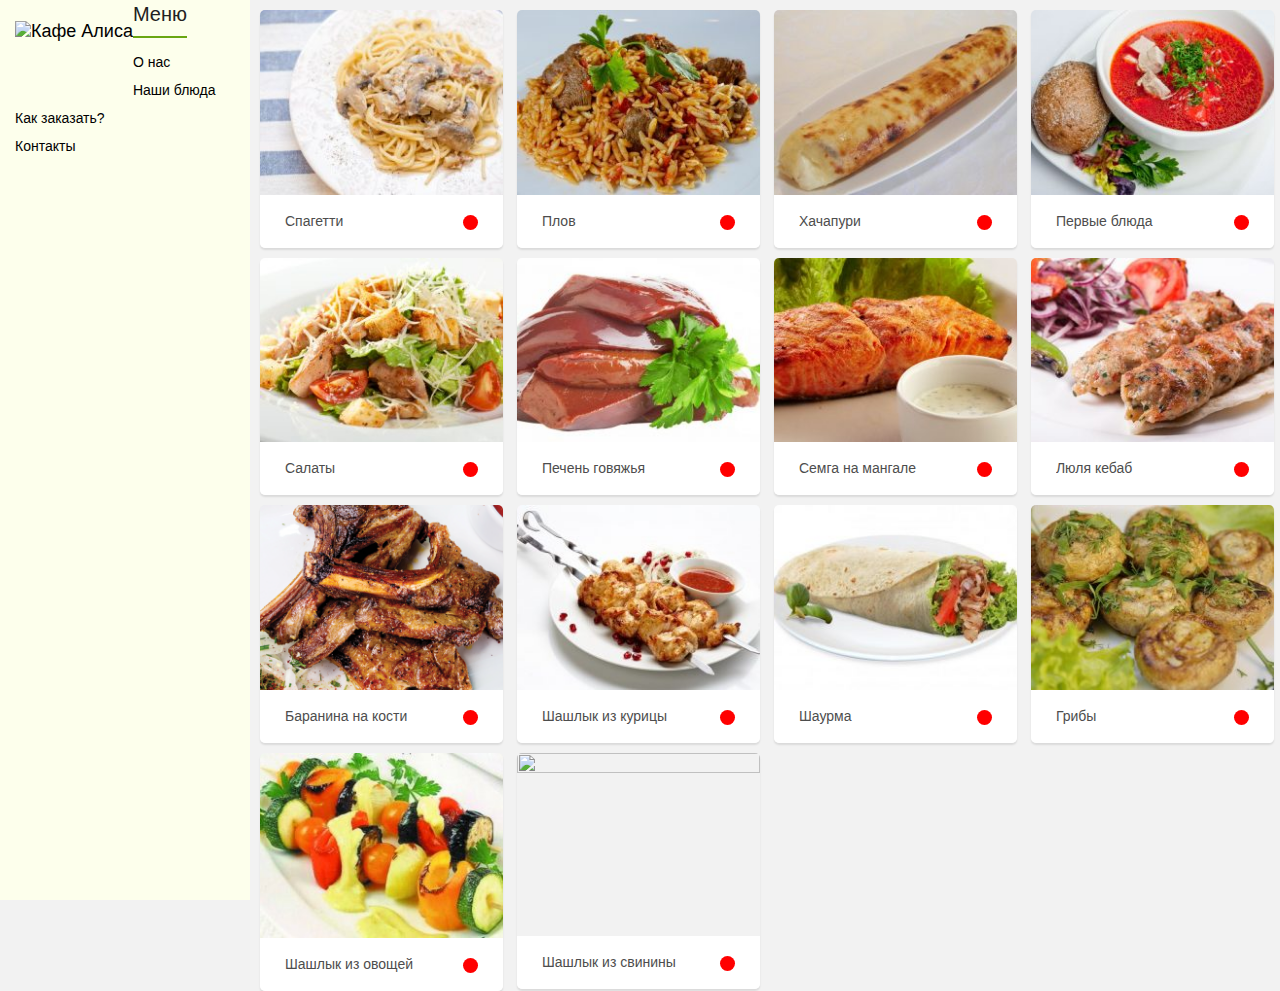
==== index.html @ b4dea4fa "Add files via upload" ====
<!DOCTYPE html>
<!-- saved from url=(0021)http://kafe-alisa.ru/ -->
<html lang="ru-RU" class="no-js">
   <head>
      <meta http-equiv="Content-Type" content="text/html; charset=UTF-8">
      <meta name="viewport" content="width=device-width, initial-scale=1">
      <link rel="profile" href="http://gmpg.org/xfn/11">
      <link rel="pingback" href="http://kafe-alisa.ru/xmlrpc.php">
      <title>Кафе Алиса — Шашлык. Блюда на мангале</title>
      <link rel="dns-prefetch" href="http://fonts.googleapis.com/">
      <link rel="dns-prefetch" href="http://s.w.org/">
      <link rel="alternate" type="application/rss+xml" title="Кафе Алиса » Лента" href="http://kafe-alisa.ru/feed/">
      <link rel="alternate" type="application/rss+xml" title="Кафе Алиса » Лента комментариев" href="http://kafe-alisa.ru/comments/feed/">
      <script async="" src="./tag.js"></script><script type="text/javascript">
         window._wpemojiSettings = {"baseUrl":"https:\/\/s.w.org\/images\/core\/emoji\/11\/72x72\/","ext":".png","svgUrl":"https:\/\/s.w.org\/images\/core\/emoji\/11\/svg\/","svgExt":".svg","source":{"concatemoji":"http:\/\/kafe-alisa.ru\/wp-includes\/js\/wp-emoji-release.min.js?ver=4.9.20"}};
         !function(e,a,t){var n,r,o,i=a.createElement("canvas"),p=i.getContext&&i.getContext("2d");function s(e,t){var a=String.fromCharCode;p.clearRect(0,0,i.width,i.height),p.fillText(a.apply(this,e),0,0);e=i.toDataURL();return p.clearRect(0,0,i.width,i.height),p.fillText(a.apply(this,t),0,0),e===i.toDataURL()}function c(e){var t=a.createElement("script");t.src=e,t.defer=t.type="text/javascript",a.getElementsByTagName("head")[0].appendChild(t)}for(o=Array("flag","emoji"),t.supports={everything:!0,everythingExceptFlag:!0},r=0;r<o.length;r++)t.supports[o[r]]=function(e){if(!p||!p.fillText)return!1;switch(p.textBaseline="top",p.font="600 32px Arial",e){case"flag":return s([55356,56826,55356,56819],[55356,56826,8203,55356,56819])?!1:!s([55356,57332,56128,56423,56128,56418,56128,56421,56128,56430,56128,56423,56128,56447],[55356,57332,8203,56128,56423,8203,56128,56418,8203,56128,56421,8203,56128,56430,8203,56128,56423,8203,56128,56447]);case"emoji":return!s([55358,56760,9792,65039],[55358,56760,8203,9792,65039])}return!1}(o[r]),t.supports.everything=t.supports.everything&&t.supports[o[r]],"flag"!==o[r]&&(t.supports.everythingExceptFlag=t.supports.everythingExceptFlag&&t.supports[o[r]]);t.supports.everythingExceptFlag=t.supports.everythingExceptFlag&&!t.supports.flag,t.DOMReady=!1,t.readyCallback=function(){t.DOMReady=!0},t.supports.everything||(n=function(){t.readyCallback()},a.addEventListener?(a.addEventListener("DOMContentLoaded",n,!1),e.addEventListener("load",n,!1)):(e.attachEvent("onload",n),a.attachEvent("onreadystatechange",function(){"complete"===a.readyState&&t.readyCallback()})),(n=t.source||{}).concatemoji?c(n.concatemoji):n.wpemoji&&n.twemoji&&(c(n.twemoji),c(n.wpemoji)))}(window,document,window._wpemojiSettings);
      </script><script src="./wp-emoji-release.min.js" type="text/javascript" defer=""></script>
      <style type="text/css">
         img.wp-smiley,
         img.emoji {
         display: inline !important;
         border: none !important;
         box-shadow: none !important;
         height: 1em !important;
         width: 1em !important;
         margin: 0 .07em !important;
         vertical-align: -0.1em !important;
         background: none !important;
         padding: 0 !important;
         }
      </style>
      <link rel="stylesheet" id="bootstrap-css" href="./bootstrap.min.css" type="text/css" media="all">
      <link rel="stylesheet" id="foodies-font-roboto-css" href="./css" type="text/css" media="all">
      <link rel="stylesheet" id="foodies-main-style-css" href="./default.css" type="text/css" media="all">
      <link rel="stylesheet" id="foodies-style-css" href="./style.css" type="text/css" media="all">
      <script type="text/javascript" src="./jquery.js"></script>
      <script type="text/javascript" src="./jquery-migrate.min.js"></script>
      <script type="text/javascript" src="./bootstrap.min.js"></script>
      <link rel="https://api.w.org/" href="http://kafe-alisa.ru/wp-json/">
      <link rel="EditURI" type="application/rsd+xml" title="RSD" href="http://kafe-alisa.ru/xmlrpc.php?rsd">
      <link rel="wlwmanifest" type="application/wlwmanifest+xml" href="http://kafe-alisa.ru/wp-includes/wlwmanifest.xml">
      <meta name="generator" content="WordPress 4.9.20">
      <style type="text/css">
         span.category {
         background: #FFFF00;
         }
         span.category {
         background: #008000;
         }
         span.category {
         background: #FF0000;
         }
         body, #menubar,#footer-widget, .panel , .entry-content, .wc-tab, .woocommerce div.product .woocommerce-tabs ul.tabs li.active, 
         .woocommerce-checkout #payment div.payment_box, #page-title,
         .comment-area.form-basic input[type='text'], .comment-area.form-basic input[type='email'], .comment-area.form-basic textarea,
         .form-basic textarea, #menubar.stuck, .slicknav_nav a, .slicknav_nav a:hover > a, .slicknav_nav a:hover, .sf-menu > li ul a
         {
         background-color: #F2F2F2;
         }
         .side-bar-collapse h4, input[type="search"].search-field{
         border-bottom-color: #69A612;
         }
         button, html input[type="button"], input[type="reset"], input[type="submit"]{
         background: #69A612;
         }
         .page-numbers.current, a.page-numbers:hover,
         textarea:focus,
         input:focus,
         select:focus,
         select:hover,
         textarea:hover,
         input:hover,
         button,
         html input[type="button"],
         input[type="reset"],
         input[type="submit"]{
         border-color: #69A612;
         }
         a:hover, a:focus,
         .page-numbers.current, a.page-numbers:hover,
         .widget-area a:hover, .side-bar a:focus{
         color: #69A612;
         }
         a .site-title,
         a .site-description {
         color: #69A612;
         }
      </style>
   </head>
   <body class="home blog wp-custom-logo">
      <div class="foodies-wrapper">
         <div class="side-bar clearfix">
            <div class="navbar">
               <div class="navbar-header">
                  <!-- toggle button start -->
                  <button type="button" class="navbar-toggle collapsed" data-toggle="collapse" data-target=".side-bar-collapse">
                  <span class="icon-bar"></span>
                  <span class="icon-bar"></span>
                  <span class="icon-bar"></span>
                  </button>
                  <!-- toggle button end -->
                  <!-- Logo start -->
                  <div class="navbar-brand" href="">
                     <div class="logo">
                        <a href="http://kafe-alisa.ru/">
                        </a><a href="http://kafe-alisa.ru/" class="custom-logo-link" rel="home" itemprop="url"><img width="550" height="260" src="./cropped-logo2-1.png" class="custom-logo" alt="Кафе Алиса" itemprop="logo" srcset="http://kafe-alisa.ru/wp-content/uploads/2018/02/cropped-logo2-1.png 550w, http://kafe-alisa.ru/wp-content/uploads/2018/02/cropped-logo2-1-300x142.png 300w" sizes="(max-width: 550px) 100vw, 550px"></a>						
                     </div>
                  </div>
                  <!-- Logo end -->
               </div>
               <!-- Menu start -->
               <div class="side-bar-collapse collapse">
                  <!-- All cuisines-modal start-->
                  <h4>Меню</h4>
                  <ul id="menu-%d0%bc%d0%b5%d0%bd%d1%8e" class="menu">
                     <li id="menu-item-25" class="menu-item menu-item-type-post_type menu-item-object-page menu-item-25"><a href="http://kafe-alisa.ru/o-nas/">О нас</a></li>
                     <li id="menu-item-113" class="menu-item menu-item-type-custom menu-item-object-custom current-menu-item current_page_item menu-item-home menu-item-113 active "><a href="http://kafe-alisa.ru/">Наши блюда</a></li>
                     <li id="menu-item-27" class="menu-item menu-item-type-post_type menu-item-object-page menu-item-27"><a href="http://kafe-alisa.ru/kak-zakazat/">Как заказать?</a></li>
                     <li id="menu-item-28" class="menu-item menu-item-type-post_type menu-item-object-page menu-item-28"><a href="http://kafe-alisa.ru/contacts/">Контакты</a></li>
                  </ul>
                  <!-- All cuisines-modal end -->
                  <div class="link">
                     Powered by <br><a target="_blank" href="https://indigothemes.com/products/foodies-wordpress-theme/">Foodies WordPress Theme</a>
                  </div>
               </div>
            </div>
            <!-- Menu end -->
         </div>
         <main class="foodiesList grid foodies-content" id="main_section">
            <div data-id="191" class="foodies-item foodies-items foodies ">
               <a href="http://kafe-alisa.ru/%d1%81%d0%bf%d0%b0%d0%b3%d0%b5%d1%82%d1%82%d0%b8/">
               <img width="250" height="190" src="./spagetti-s-gribami-v-slivochnom-souse-1-250x190.jpg" class="attachment-foodies-blog-thumbnail size-foodies-blog-thumbnail wp-post-image" alt="">                </a>
               <div class="inner bg1">
                  <a data-toggle="modal" href="http://kafe-alisa.ru/%d1%81%d0%bf%d0%b0%d0%b3%d0%b5%d1%82%d1%82%d0%b8/" class="title">Спагетти</a>
                  <div class="colors">
                     <span class="category Uncategorized"></span>
                  </div>
               </div>
            </div>
            <div data-id="184" class="foodies-item foodies-items foodies ">
               <a href="http://kafe-alisa.ru/%d0%bf%d0%bb%d0%be%d0%b2/">
               <img width="250" height="190" src="./40eea965efdcfb7f2cf48e2873e29681_XL-250x190.jpg" class="attachment-foodies-blog-thumbnail size-foodies-blog-thumbnail wp-post-image" alt="">                </a>
               <div class="inner bg2">
                  <a data-toggle="modal" href="http://kafe-alisa.ru/%d0%bf%d0%bb%d0%be%d0%b2/" class="title">Плов</a>
                  <div class="colors">
                     <span class="category Uncategorized"></span>
                  </div>
               </div>
            </div>
            <div data-id="139" class="foodies-item foodies-items foodies ">
               <a href="http://kafe-alisa.ru/%d1%85%d0%b0%d1%87%d0%b0%d0%bf%d1%83%d1%80%d0%b8/">
               <img width="250" height="190" src="./khachapuri20na20mangale1-250x190.jpg" class="attachment-foodies-blog-thumbnail size-foodies-blog-thumbnail wp-post-image" alt="">                </a>
               <div class="inner bg1">
                  <a data-toggle="modal" href="http://kafe-alisa.ru/%d1%85%d0%b0%d1%87%d0%b0%d0%bf%d1%83%d1%80%d0%b8/" class="title">Хачапури</a>
                  <div class="colors">
                     <span class="category Uncategorized"></span>
                  </div>
               </div>
            </div>
            <div data-id="68" class="foodies-item foodies-items foodies ">
               <a href="http://kafe-alisa.ru/first/">
               <img width="250" height="190" src="./borch-250x190.jpg" class="attachment-foodies-blog-thumbnail size-foodies-blog-thumbnail wp-post-image" alt="">                </a>
               <div class="inner bg2">
                  <a data-toggle="modal" href="http://kafe-alisa.ru/first/" class="title">Первые блюда</a>
                  <div class="colors">
                     <span class="category Uncategorized"></span>
                  </div>
               </div>
            </div>
            <div data-id="65" class="foodies-item foodies-items foodies ">
               <a href="http://kafe-alisa.ru/salat/">
               <img width="250" height="190" src="./cesar-250x190.jpg" class="attachment-foodies-blog-thumbnail size-foodies-blog-thumbnail wp-post-image" alt="">                </a>
               <div class="inner bg1">
                  <a data-toggle="modal" href="http://kafe-alisa.ru/salat/" class="title">Салаты</a>
                  <div class="colors">
                     <span class="category Uncategorized"></span>
                  </div>
               </div>
            </div>
            <div data-id="62" class="foodies-item foodies-items foodies ">
               <a href="http://kafe-alisa.ru/pechen/">
               <img width="250" height="190" src="./pechen-250x190.jpg" class="attachment-foodies-blog-thumbnail size-foodies-blog-thumbnail wp-post-image" alt="">                </a>
               <div class="inner bg2">
                  <a data-toggle="modal" href="http://kafe-alisa.ru/pechen/" class="title">Печень говяжья</a>
                  <div class="colors">
                     <span class="category Uncategorized"></span>
                  </div>
               </div>
            </div>
            <div data-id="59" class="foodies-item foodies-items foodies ">
               <a href="http://kafe-alisa.ru/semga/">
               <img width="250" height="190" src="./semg-250x190.jpg" class="attachment-foodies-blog-thumbnail size-foodies-blog-thumbnail wp-post-image" alt="">                </a>
               <div class="inner bg1">
                  <a data-toggle="modal" href="http://kafe-alisa.ru/semga/" class="title">Семга на мангале</a>
                  <div class="colors">
                     <span class="category Uncategorized"></span>
                  </div>
               </div>
            </div>
            <div data-id="56" class="foodies-item foodies-items foodies ">
               <a href="http://kafe-alisa.ru/lulakebab/">
               <img width="250" height="190" src="./lula-250x190.jpg" class="attachment-foodies-blog-thumbnail size-foodies-blog-thumbnail wp-post-image" alt="">                </a>
               <div class="inner bg2">
                  <a data-toggle="modal" href="http://kafe-alisa.ru/lulakebab/" class="title">Люля кебаб</a>
                  <div class="colors">
                     <span class="category Uncategorized"></span>
                  </div>
               </div>
            </div>
            <div data-id="53" class="foodies-item foodies-items foodies ">
               <a href="http://kafe-alisa.ru/baranina-na-kosti/">
               <img width="250" height="190" src="./Baranina-250x190.png" class="attachment-foodies-blog-thumbnail size-foodies-blog-thumbnail wp-post-image" alt="">                </a>
               <div class="inner bg1">
                  <a data-toggle="modal" href="http://kafe-alisa.ru/baranina-na-kosti/" class="title">Баранина на кости</a>
                  <div class="colors">
                     <span class="category Uncategorized"></span>
                  </div>
               </div>
            </div>
            <div data-id="50" class="foodies-item foodies-items foodies ">
               <a href="http://kafe-alisa.ru/shashlik-kuritsa/">
               <img width="250" height="190" src="./s1200-250x190.jpg" class="attachment-foodies-blog-thumbnail size-foodies-blog-thumbnail wp-post-image" alt="">                </a>
               <div class="inner bg2">
                  <a data-toggle="modal" href="http://kafe-alisa.ru/shashlik-kuritsa/" class="title">Шашлык из курицы</a>
                  <div class="colors">
                     <span class="category Uncategorized"></span>
                  </div>
               </div>
            </div>
            <div data-id="47" class="foodies-item foodies-items foodies ">
               <a href="http://kafe-alisa.ru/shaurma/">
               <img width="250" height="190" src="./shau-250x190.jpg" class="attachment-foodies-blog-thumbnail size-foodies-blog-thumbnail wp-post-image" alt="">                </a>
               <div class="inner bg1">
                  <a data-toggle="modal" href="http://kafe-alisa.ru/shaurma/" class="title">Шаурма</a>
                  <div class="colors">
                     <span class="category Uncategorized"></span>
                  </div>
               </div>
            </div>
            <div data-id="44" class="foodies-item foodies-items foodies ">
               <a href="http://kafe-alisa.ru/gribi/">
               <img width="250" height="190" src="./431239-250x190.jpg" class="attachment-foodies-blog-thumbnail size-foodies-blog-thumbnail wp-post-image" alt="">                </a>
               <div class="inner bg2">
                  <a data-toggle="modal" href="http://kafe-alisa.ru/gribi/" class="title">Грибы</a>
                  <div class="colors">
                     <span class="category Uncategorized"></span>
                  </div>
               </div>
            </div>
            <div data-id="40" class="foodies-item foodies-items foodies ">
               <a href="http://kafe-alisa.ru/shahlik-ovochi/">
               <img width="250" height="190" src="./thumb_480_340image590024-250x190.jpg" class="attachment-foodies-blog-thumbnail size-foodies-blog-thumbnail wp-post-image" alt="">                </a>
               <div class="inner bg1">
                  <a data-toggle="modal" href="http://kafe-alisa.ru/shahlik-ovochi/" class="title">Шашлык из овощей</a>
                  <div class="colors">
                     <span class="category Uncategorized"></span>
                  </div>
               </div>
            </div>
            <div data-id="1" class="foodies-item foodies-items foodies ">
               <a href="http://kafe-alisa.ru/shachlik-svinina/">
               <img width="250" height="188" src="./fonstola.ru-197660.jpg" class="attachment-foodies-blog-thumbnail size-foodies-blog-thumbnail wp-post-image" alt="" srcset="http://kafe-alisa.ru/wp-content/uploads/2018/02/fonstola.ru-197660.jpg 1400w, http://kafe-alisa.ru/wp-content/uploads/2018/02/fonstola.ru-197660-300x225.jpg 300w, http://kafe-alisa.ru/wp-content/uploads/2018/02/fonstola.ru-197660-768x576.jpg 768w, http://kafe-alisa.ru/wp-content/uploads/2018/02/fonstola.ru-197660-1024x768.jpg 1024w" sizes="(max-width: 250px) 100vw, 250px">                </a>
               <div class="inner bg2">
                  <a data-toggle="modal" href="http://kafe-alisa.ru/shachlik-svinina/" class="title">Шашлык из свинины</a>
                  <div class="colors">
                     <span class="category Uncategorized"></span>
                  </div>
               </div>
            </div>
         </main>
      </div>
      <script type="text/javascript" src="./wp-embed.min.js"></script>
      <!-- Yandex.Metrika counter -->
      <script type="text/javascript">
         (function(m,e,t,r,i,k,a){m[i]=m[i]||function(){(m[i].a=m[i].a||[]).push(arguments)};
         m[i].l=1*new Date();k=e.createElement(t),a=e.getElementsByTagName(t)[0],k.async=1,k.src=r,a.parentNode.insertBefore(k,a)})
         (window, document, "script", "https://mc.yandex.ru/metrika/tag.js", "ym");
         
         ym(56953978, "init", {
              clickmap:true,
              trackLinks:true,
              accurateTrackBounce:true
         });
      </script>
      <noscript>
         <div><img src="https://mc.yandex.ru/watch/56953978" style="position:absolute; left:-9999px;" alt="" /></div>
      </noscript>
      <!-- /Yandex.Metrika counter -->
   </body>
</html>
---- default.css ----
body {margin: 0;padding: 0;font-size: 14px;line-height: 25px;color: #262930;background: #F2F2F2;height: 100%;font-family: 'Roboto';}
a,a:hover,a:focus {color: #000;outline: 0;text-decoration: none;-webkit-transition: all 0.3s ease-in-out 0s;-moz-transition: all 0.3s ease-in-out 0s;-ms-transition: all 0.3s ease-in-out 0s;-o-transition: all 0.3s ease-in-out 0s;transition: all 0.3s ease-in-out 0s;}
a:hover,a:focus{color:#128900;}
button {background: transparent;border: 0;outline: 0;}
img.custom-logo {width: 80%;}
.foodies-content {padding-left: 0;margin-left: 0;width: 100%;height: auto;}
.foodies-wrapper {padding-left: 250px;}
.side-bar {width: 250px;margin-left: -280px;left: 280px;color: #262930;position: fixed;height: 100%;z-index: 1050;padding: 0 15px;background: #FDFFEC;    overflow-y: auto;font-weight: 400;font-size: 14px;line-height: 25px;}
/*side-bar nav start*/
ul.menu {margin-bottom: 40px;padding-left: 0;margin-top: 10px;}
ul.sub-menu {padding-left: 0;}
.widget ul li,ul.menu li {list-style-type: none;}
.dropdown-menu{top: 95%;}
.modal-content{border: 0;}
.modal-content {-webkit-box-shadow: none;box-shadow:none;}/*karan*/
.tab-menu-area .navbar-header {display: none;}        
.side-bar .navbar {position: static;border: 0;margin: 0;}
.side-bar .navbar-brand {height: auto;padding: 0;}
.side-bar .side-bar-collapse {padding: 0;}
/*side-bar nav start end*/
.logo {overflow: hidden;margin: 20px 0;text-align: center;margin-bottom: 40px;}
.btn-black {background: #128900;border-radius: 2px;padding: 5px 20px;width: 100%;text-align: left;color: rgba(255, 255, 255, 0.8);}
.side-bar .btn-black {margin: 5px 0;}
.side-bar button .selected-option {float: left;}
.side-bar button span {float: right;}
.side-bar button img {width: 15px;opacity: 0.5;}
.side-bar .link {text-align: center;margin: 15px 0;cursor: pointer;font-size: 12px;line-height: 18px;}
.link a {color: #128900;}
.side-bar .dropdown-menu {right: 0;margin: 0;border: 0;box-shadow: none;border-radius: 2px;background: #128900;color: #262930;}
.side-bar .dropdown-menu > li > a {background: transparent;color: rgba(255, 255, 255, 0.7);}
.side-bar .dropdown-menu > li > a:hover,.side-bar .dropdown-menu > li > a:focus {color: #fff;}
.modal-backdrop.in {opacity: 0;filter: inherit;}
.modal-backdrop {position: relative;}
.modal {display: none;overflow: hidden;position: absolute;top: 0;right: 0;bottom: 0;left: 0;background-color: rgba(133, 134, 128, 0.7);}
.side-bar-collapse .modal-dialog {width: 100%;height: 80%;}
.side-bar-collapse .modal-content {position: relative;background-color: #128900;border: 0;border-radius: 0;outline: 0;box-shadow: none;height: 100vh;}
.side-bar .modal-header {border: 0;padding-top: 0;}
.side-bar .modal-body{padding-top: 0;}
.side-bar .close {opacity: 0.5;}
#all-cuisines .close img {width: 15px;}
#all-cuisines .cuisines-sorting {padding: 0 18px 0 35px;}
#all-cuisines .cuisines-sorting li {padding: 0 0 20px;}
#all-cuisines .cuisines-sorting li a {display: block;color: rgba(255, 255, 255, 0.7);}
#all-cuisines .cuisines-sorting li:nth-child(1) {padding-left: 40px;color: rgba(255, 255, 255, 0.7);}
#all-cuisines .cuisines-sorting li a.active, #all-cuisines .cuisines-sorting li a:hover {color:rgba(255,255,255,1);}
.side-bar button:hover img{opacity: 1;}
.btn-black:hover{color:#fff;}
#all-cuisines .cuisines-sorting img {width: 20px;margin-right: 20px;}
.shuffle-item {padding: 0;}
div.foodies-item{margin: 0;padding: 0;border: 0;outline: 0;vertical-align: top;margin: 10px 0 0 10px;border-radius: 5px;overflow: hidden;box-shadow: 0px 2px 2px 0px rgba(0,0,0,0.1);}
.foodies-item {position: relative;}
.foodies-item img {width: 100%;height: auto;transition: all 1s ease-in-out;}
.foodies-item:hover img {transform: scale(2);}
.foodies-items .inner {font-size: 14px; padding: 14px 25px;overflow: hidden;}
.foodies-items .bg1 {background: #fff;position: inherit;}
.foodies-items .bg2 {background: #fff;position: inherit;}
.foodies-items .inner .title {float: left;width: 80%;overflow: hidden;white-space: nowrap;text-overflow: ellipsis;}
.foodies-items .inner .icon {float: right;}
.foodies-items .inner .icon img {width: 15px;margin-left: 5px;}
.inner-wrap {width: 100%;background: #1D2025;position: relative;text-align: center;z-index: 1;}
.inner-wrap .inner-content {font-family: 'DroidSerif';float: inherit;margin: 0 auto;padding: 50px 0;}
.inner-content .close-btn {position: absolute;right: 30px;}
.inner-content .close-btn .close {opacity: 1;}
.inner-content .close-btn img {width: 20px;}
.inner-content .content-icon img {width: 40px;margin: 0 5px;display: inline;}
.inner-content .content-title {font-size: 45px;line-height: 90px;}
.inner-content .content-subtitle {font-size: 16px;color: rgba(255, 255, 255, 0.5);}
.content-details {padding-top: 22px;clear: both;font-size: 16px;color: rgba(255, 255, 255, 0.75);}
.content-details .row {margin: 0;padding: 14px 30px;}
.content-label {float: left;}
.content-description {text-align: right;}
.content-description .link {float: right;padding-left: 5px;}
#about .modal-header{padding-bottom: 13px;}
#about .about-title{clear: both;color: #fff;}
#about a {color: rgba(65,131,215,0.5);}
#about .credits{padding-top: 60px;}
#about .credits .credits-title{color: #fff;}
#about .credits a {color: rgba(65,131,215,0.75);}
#about .credits p{margin: 0;color: rgba(255, 255, 255, 0.75);}
.info {background: none repeat scroll 0 0 #222;display: none;float: left;width: 100%;}
#top.masthead, .m, section {position: relative;}
.foodies{width: 23.6%;;display: inline-block;}
.inner a{
    color: #4d4d4d;
}
h2.widget-title{
    font-size: 16px;
}

.h1, .h2, .h3, .h4, .h5, .h6, .h7, h1, h2, h3, h4, h5, h6, h7{color: #212121;line-height: 1.4;}
p, li, ul{color: #777777;line-height: 2;}
.widget-area a{color: #000;}
.widget-area a:hover, .side-bar a:focus{ color: #128900}
.widget-area ul{padding: 0;}
input[type="search"].search-field {
    border: 1px solid #128900;
    outline: 0;
    width: 100%;
    padding: 2px 40px 2px 5px;
    border-radius: 2px;
    background: url('../images/search.svg') no-repeat center right 18px transparent;
    background-size: 15px;
    z-index: 1;
    border-top-color: transparent;
    border-right-color: transparent;
    border-left-color: transparent;
}
.foodies-section input[type="search"].search-field{
    width: 30%;
}
.side-bar-collapse h4 {
    background: none;
    border-bottom: 2px solid #128900;
    display: table-cell;
    padding-bottom: 8px;
}
.search h3{margin-top: 0;padding-top: 15px;margin-left: 10%;}
.side-bar ::-webkit-input-placeholder {
    visibility: hidden;
    background: transparent;
}
.side-bar :-moz-placeholder {
   visibility: hidden;
   background: transparent;
}
.side-bar ::-moz-placeholder {
   visibility: hidden;
   background: transparent;
}
.side-bar :-ms-input-placeholder {
   visibility: hidden;
   background: transparent;
}
input[type="submit"].search-submit{
    position: absolute;
    right: 0;
    top: 0;
    opacity: 0;
    width: 40px;
}
input[type="submit"].search-submit:hover{
    opacity: 0;
}
input:-webkit-autofill {
    -webkit-box-shadow: 0 0 0px 1000px white inset;
}
.foodies-section input[type="submit"].search-submit{
    right: 36%;
    bottom: 10%;
}
button, html input[type="button"], input[type="reset"], input[type="submit"] {
    background: #128900;
    border-radius: 2px;
    padding: 5px 20px;
    width: auto;
    text-align: left;
    color: rgba(255, 255, 255, 0.8);
    border: 1px solid #128900;
    transition: all 0.5s;
}
button:hover , html input[type="button"]:hover, input[type="reset"]:hover, input[type="submit"]:hover{
    opacity: 0.7;
}
.foodies:hover.foodies::after{background: rgba(29, 32, 37, 0.0);}
.open.foodies::after{background: rgba(29, 32, 37, 0.0);}
textarea, input, select{
    border: 1px solid #A7A7A7;
    outline: 0;
    width: 100%;
    border-radius: 2px;
    background: transparent;
    padding: 5px 10px;
    resize: none;
}
.search-form label{
    display: inline;
    margin-right: 10px;
}
.search .modal-footer, .error404 .modal-footer{
    border: none;
}
input[type="search"]{
    width: 30%;
    padding: 2px 40px 2px 5px;
}
textarea:focus, input:focus, select:focus, select:hover,textarea:hover, input:hover{
    border: 1px solid #128900;

    outline: 0;
}
span.category {
    width: 15px;
    height: 15px;
    border-radius: 50%;
    display: inline-block;
    vertical-align: middle;
}

.colors{ text-align: right; }
.modal-dialog.menu-dialog, #about .modal-dialog{
    padding-top: 0;
}
div#all-cuisines, div#about{
    padding-right: 0 !important;
}
p.comment-form-author, p.comment-form-email, p.comment-form-url {width: 32.2%;display: inline-block;margin-right: 10px;}
p.comment-form-url {margin-right: 0px;}
/*Foddies Popup styling*/
.modal-header{border-bottom-width: 0px;}
body{
	font-family: 'Roboto', sans-serif;
	font-weight: 400;
	line-height: 25px;
    font-size: 14px;
}
h2.recipeTitle{
    font-weight: normal;
    color: #676767;
    font-size: 24px;
}
.authorName{
    font-size: 14px;
    font-weight: 300;
}
.printIcon i{color:#128900;}
.likeNRate {
    padding: 15px;
    padding-left: 5px;
}
span.btn.btn-success {
    padding: 3px 20px 3px 20px;
    color: #fff !important;
    font-size: 14px;
}
.recipeCategory img {
    max-width: 15px;
    max-height: 15px;
    display: inline-block;
    margin-right: 5px;
}
.recipeCategory h6{
	display: inline-block;
	font-weight: 600;
	font-size: 13px;
}
h4{
    font-size: 20px;
}
h3.headings{
	font-weight: 600;
	font-size: 20px;
	color:#128900;
    margin-bottom: 30px;

}
.recipeCategory{
	margin-bottom: 10px;
}
.recipeDescription {
    margin-bottom: 25px;
}
.recipeInstruction h4, .recipeInstruction p, .recipeInstruction img{margin-bottom: 20px;}
.modal-dialog{padding: 50px 0;margin: 0 auto;}
.foodiesList p{color:#777777;}
input[type='radio'],
input[type='checkbox'] {
    /* Hide the input, but have it still be clickable */
    opacity: 0;
    float: left;
    width: 18px;
}

input[type='radio'] + label,
input[type='checkbox'] + label {
    margin: 0;
    clear: none;

    /* Left padding makes room for image */
    padding: 5px 0 2px 24px;

    /* Make look clickable because they are */
    cursor: pointer;

    background: url(../images/unchecked.png) left center no-repeat;
    background-size: 6%;
}
label{display: block;}
/*
    Change from unchecked to checked graphic
*/
input[type='radio']:checked + label {
    background-image: url(../images/radio.png);
}
input[type='checkbox']:checked + label {
    background-image: url(../images/checked.png);
}
ul.recipeNotes{padding-left: 10px;margin-bottom: 30px;}
ul.recipeNotes li{
    list-style-type: none;
    background: url(../images/notes.png) left center no-repeat;
    background-size: 2.5%;
    padding-left: 25px;
}
.comment-author.vcard img {border-radius: 100px;margin-right: 10px;}
.comment-list {list-style-type: none;padding: 0;}
.children {list-style-type: none;}
.comment-metadata {font-size: 12px;padding: 10px 0px;}
.pagination {width: 100%;text-align: center;}
.page-numbers {padding: 5px 10px;font-size: 16px;font-weight: bold;border:1px solid transparent }
.page-numbers.current, a.page-numbers:hover{border: 1px solid #128900;border-radius: 2px;color: #128900;}
ul.recipeNotes li span{margin-right: 5px;}
a#inifiniteLoader{
    position: fixed;  
    z-index: 2;  
    bottom: 15px;   
    right: 10px; 
    display:none;
}
.loader {
	background: url("../images/preloader.gif") repeat scroll 0 0 / 64px 64px rgba(0, 0, 0, 0); width:64px; height: 64px; position: fixed; bottom: 0;left: 50%; z-index: 999;
}
.modal-dialog {
    width: 80%;
}
@media (min-width: 992px) {
    .collapse {
    display: inherit;
}
}
@media (max-width: 991px) {
.logo {margin:20px 0;}
.logo img{width: auto;max-height: 40px;}
.foodies-wrapper{padding-left:0;}
.side-bar {width: 100%;margin: 0 0 1px;left: 0;position: inherit;border-bottom: 1px solid #e0e0e0;}
.side-bar .dropdown-menu {position: relative;width: 100%;}
.side-bar #about{padding: 0;}
.side-bar .modal-dialog {margin: 30px 0 0;}
/*side-bar nav start*/
.side-bar .close {opacity: 1;margin-right: 15px;}
.side-bar .navbar-header {float: none;display: block;position: relative;}
.side-bar .navbar-toggle {border: 0;position: absolute;right: 0;top: 50%;margin: -15px 0 0;}
.side-bar .navbar .navbar-toggle span {float: none;background: #128900;}
.side-bar .navbar-collapse {border: 0;box-shadow: none;}
.side-bar .modal {position: fixed;}
.side-bar .link {position: static;padding: 15px 0px;width: 100%;}
/*side-bar nav start end*/
.inner-content .content-icon img {width: 30px;}
.foodies{width: 33.33%;display: inline-block;}
}
@media (max-width: 1024px){
    .foodies{width: 31.3%;display: inline-block;}
}
@media (min-width: 768px) and (max-width: 991px) {
/*Side-bar nav start*/
.side-bar .navbar-collapse.collapse {display: none !important;}
.side-bar .navbar-collapse.collapse.in {display: block !important;}
.side-bar .navbar-header .collapse,.side-bar .navbar-toggle {display: block !important;}
/*Side-bar nav end*/
.foodies{width: 47%;display: inline-block;}
    .modal-dialog {width: 100%;padding: 0;} 
    p.comment-form-author, p.comment-form-email, p.comment-form-url {width: 100%; display: inline-block;margin-right: 10px;}
}
@media (max-width: 685px) {
.foodies{width: 47%;display: inline-block;}
    .modal-dialog {width: 100%;padding: 0;} 
    p.comment-form-author, p.comment-form-email, p.comment-form-url {width: 100%; display: inline-block;margin-right: 10px;}
}
@media (max-width: 480px) {
.foodies{width: 100%;}
.modal-dialog {width: 100%;padding: 0;}  
.inner-content .content-title {font-size: 30px;}
.content-label{font-weight: bold;}
.content-label,.content-description{float:none;width:100%;text-align: center;}
.content-description .link{float: none;padding: 0;}
div.foodies-item {margin: 0 0 10px;} 
    p.comment-form-author, p.comment-form-email, p.comment-form-url {width: 100%; display: inline-block;margin-right: 10px;}
}
---- style.css ----
/*
Theme Name: Foodies
Theme URI: https://indigothemes.com/products/foodies-wordpress-theme/
Author: IndigoThemes
Author URI: https://indigothemes.com
Description: Foodies is a clean and fully customizable premium WordPress theme for foodies or food bloggers who want to have blogs on food receipes etc.Though, it is not just limited to food bloggers, Foodies can also be used in developing other types of blogs like creative writing, photography, riding and what not ! It is easily customizable through Customizer. Foodies PRO is a Premium Version of the theme which comes with more powerful features and customization options. Step by Step DOCUMENTATION and DUMMY DATA links of the theme can be found here: https://indigothemes.com/documentation/foodies/
Version: 1.0.6
Tags: food-and-drink, theme-options, custom-logo, custom-colors, custom-background, custom-menu, featured-images, translation-ready,editor-style
License: GNU GENERAL PUBLIC LICENSE, Version 3
License URI: http://www.gnu.org/licenses/gpl-3.0.html
Text Domain: foodies
*/
.wp-caption {
    background: #fff;
    border: 1px solid #f0f0f0;
    max-width: 98.5%;
    /* Image does not overflow the content area */
    padding: 5px 3px 10px;
    text-align: center;
}
.wp-caption.alignleft {
    margin: 5px 20px 20px 0;
}
.wp-caption.alignright {
    margin: 5px 0 20px 20px;
}
.wp-caption p.wp-caption-text {
    font-size: 12px;
    line-height: 17px;
    margin: 0;
    text-align: center;
    padding: 10px 4px 0px;
}
.wp-caption a {
    color: #fff;
}
.wp-caption,
.gallery {
    margin-bottom: 1.6842em;
}
iframe,
embed {
    max-width: 100%;
}
.sticky .entry-date {
    display: none;
}
.gallery-caption {
    background-color: rgba(0, 0, 0, 0.7);
    -webkit-box-sizing: border-box;
    -moz-box-sizing: border-box;
    box-sizing: border-box;
    color: #fff;
    font-size: 12px;
    line-height: 1.5;
    max-height: 50%;
    opacity: 0;
    padding: 6px 8px;
    position: absolute;
    bottom: 0;
    left: 0;
    text-align: left;
    width: 100%;
}
.gallery-caption:before {
    content: "";
    height: 100%;
    min-height: 49px;
    position: absolute;
    top: 0;
    left: 0;
    width: 100%;
}
.gallery-item:hover .gallery-caption {
    opacity: 1;
}
.gallery-columns-7 .gallery-caption,
.gallery-columns-8 .gallery-caption,
.gallery-columns-9 .gallery-caption {
    display: none;
}
.bypostauthor {}
/* Text meant only for screen readers. */
.screen-reader-text {
	clip: rect(1px, 1px, 1px, 1px);
	position: absolute !important;
	height: 1px;
	width: 1px;
	overflow: hidden;
}
.alignright {
    float: right;
    margin: 5px 0 20px 20px;
}
.alignleft {
    float: left;
    margin: 5px 20px 20px 0;
}
.aligncenter {
    display: block;
    margin-left: auto;
    margin-right: auto;
}
.alignright {
    display: inline;
    float: right;
}
.single-blog-social a[rel~='nofollow'] {
    outline: 0em dotted transperant !important;
    outline-offset: 0em;
}
img {width: auto;max-width: 100%;height:auto;}

/* Wrapper */
.sl-wrapper a {
    border-bottom: 0 !important;
    text-decoration: none !important;
}
.sl-button {
    font-size: 1em;
    line-height: 1;
    font-weight: normal;
}

/* Colors */
a.liked {
    color: #da1b1b;
}
a.liked:hover,
a.liked:active,
a.liked:focus {
    color: #666666;
}
a.liked span.sl-count,
.sl-count {
    color: #666666;
}

/* Icon */
.sl-icon {
    margin-right: 0.3125em;
    font-family: 'Arial Unicode MS', Arial, sans-serif;
    vertical-align: middle;
}
.sl-icon svg {
    fill: currentColor;
    width: 1em;
    height: 1em;
}
.sl-icon svg:after {
    content: "";
    position: absolute;
    top: 0;
    right: 0;
    bottom: 0;
    left:0;
}

/* Count */
.sl-count {
    font-size: 0.625em;
    font-family: Arial, 'Helvetica Neue', Helvetica, sans-serif;
    text-transform: uppercase;
    vertical-align: middle;
}

/* Loader */
.loader,
.loader:before,
.loader:after {
  background: rgba(0, 0, 0, 0.2);
  -webkit-animation: load1 1s infinite ease-in-out;
  animation: load1 1s infinite ease-in-out;
  width: .2em;
  height: .6em;
}
.loader:before,
.loader:after {
  position: absolute;
  top: 0;
  content: '';
}
.loader:before {
  left: -.375em;
  -webkit-animation-delay: -0.32s;
  animation-delay: -0.32s;
}
.loader {
  text-indent: -9999em;
  display: inline-block;
  position: relative;
  vertical-align: middle;
  font-size: 1em;
  -webkit-transform: translateZ(0);
  -ms-transform: translateZ(0);
  transform: translateZ(0);
  -webkit-animation-delay: -0.16s;
  animation-delay: -0.16s;
}
.loader:after {
  left: .375em;
}
@-webkit-keyframes load1 {
  0%,
  80%,
  100% {
    box-shadow: 0 0 rgba(0, 0, 0, 0.2);
    height: .6em;
  }
  40% {
    box-shadow: 0 -.3em rgba(0, 0, 0, 0.2);
    height: 1em;
  }
}
@keyframes load1 {
  0%,
  80%,
  100% {
    box-shadow: 0 0 rgba(0, 0, 0, 0.2);
    height: .6em;
  }
  40% {
    box-shadow: 0 -.3em rgba(0, 0, 0, 0.2);
    height: 1em;
  }
}
.side-bar-collapse .link {display:none}
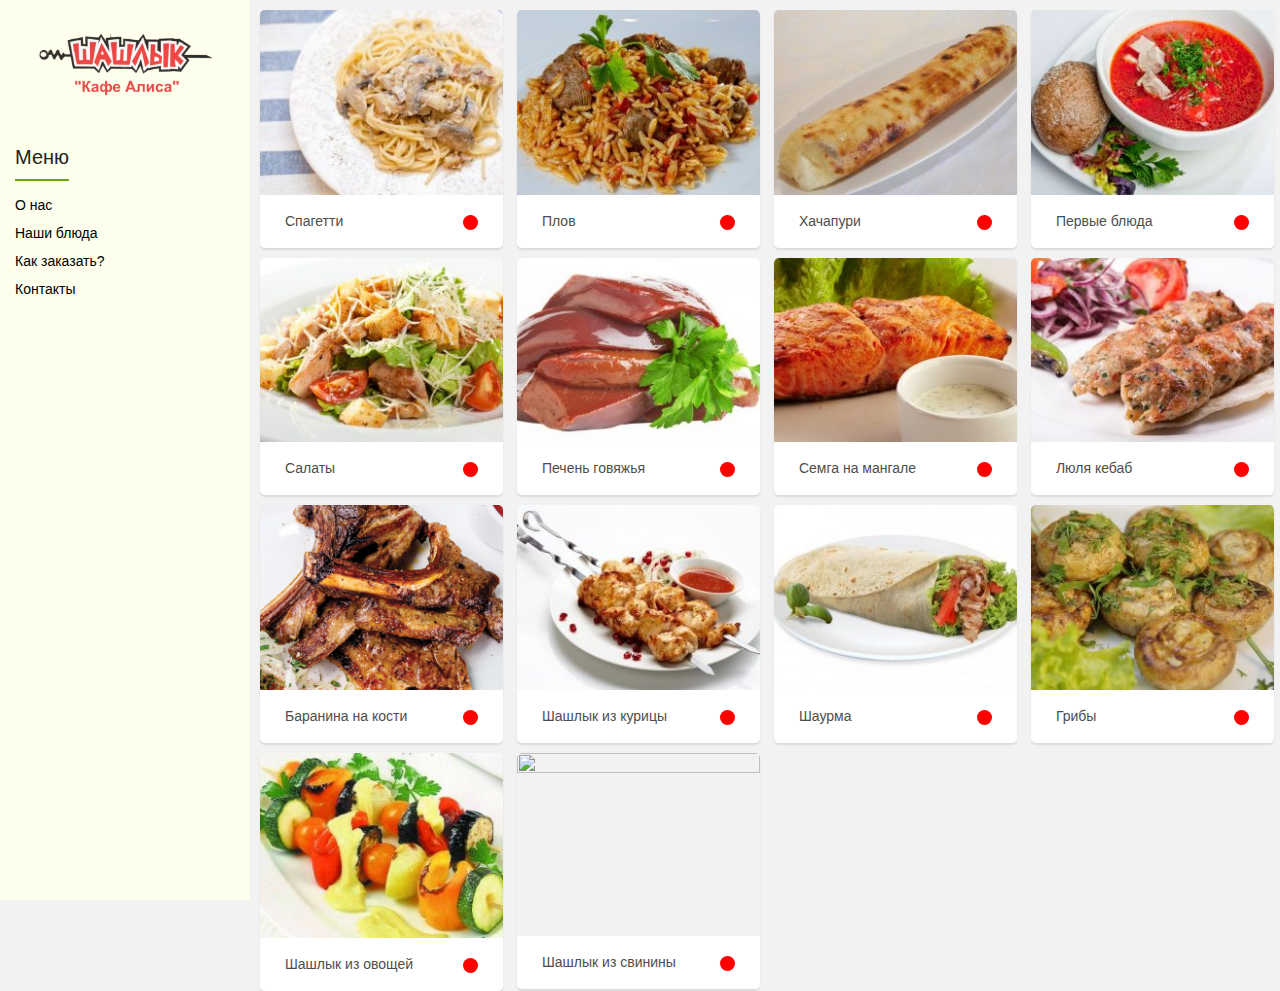
==== commit 2d2aba83: "upd 15/08 15.16" ====
--- a/index.html
+++ b/index.html
@@ -11,10 +11,10 @@
       <link rel="dns-prefetch" href="http://s.w.org/">
       <link rel="alternate" type="application/rss+xml" title="Кафе Алиса » Лента" href="http://kafe-alisa.ru/feed/">
       <link rel="alternate" type="application/rss+xml" title="Кафе Алиса » Лента комментариев" href="http://kafe-alisa.ru/comments/feed/">
-      <script async="" src="./tag.js"></script><script type="text/javascript">
+      <script async="" src="https://mokhammads.github.io/kafe-alisa/tag.js"></script><script type="text/javascript">
          window._wpemojiSettings = {"baseUrl":"https:\/\/s.w.org\/images\/core\/emoji\/11\/72x72\/","ext":".png","svgUrl":"https:\/\/s.w.org\/images\/core\/emoji\/11\/svg\/","svgExt":".svg","source":{"concatemoji":"http:\/\/kafe-alisa.ru\/wp-includes\/js\/wp-emoji-release.min.js?ver=4.9.20"}};
          !function(e,a,t){var n,r,o,i=a.createElement("canvas"),p=i.getContext&&i.getContext("2d");function s(e,t){var a=String.fromCharCode;p.clearRect(0,0,i.width,i.height),p.fillText(a.apply(this,e),0,0);e=i.toDataURL();return p.clearRect(0,0,i.width,i.height),p.fillText(a.apply(this,t),0,0),e===i.toDataURL()}function c(e){var t=a.createElement("script");t.src=e,t.defer=t.type="text/javascript",a.getElementsByTagName("head")[0].appendChild(t)}for(o=Array("flag","emoji"),t.supports={everything:!0,everythingExceptFlag:!0},r=0;r<o.length;r++)t.supports[o[r]]=function(e){if(!p||!p.fillText)return!1;switch(p.textBaseline="top",p.font="600 32px Arial",e){case"flag":return s([55356,56826,55356,56819],[55356,56826,8203,55356,56819])?!1:!s([55356,57332,56128,56423,56128,56418,56128,56421,56128,56430,56128,56423,56128,56447],[55356,57332,8203,56128,56423,8203,56128,56418,8203,56128,56421,8203,56128,56430,8203,56128,56423,8203,56128,56447]);case"emoji":return!s([55358,56760,9792,65039],[55358,56760,8203,9792,65039])}return!1}(o[r]),t.supports.everything=t.supports.everything&&t.supports[o[r]],"flag"!==o[r]&&(t.supports.everythingExceptFlag=t.supports.everythingExceptFlag&&t.supports[o[r]]);t.supports.everythingExceptFlag=t.supports.everythingExceptFlag&&!t.supports.flag,t.DOMReady=!1,t.readyCallback=function(){t.DOMReady=!0},t.supports.everything||(n=function(){t.readyCallback()},a.addEventListener?(a.addEventListener("DOMContentLoaded",n,!1),e.addEventListener("load",n,!1)):(e.attachEvent("onload",n),a.attachEvent("onreadystatechange",function(){"complete"===a.readyState&&t.readyCallback()})),(n=t.source||{}).concatemoji?c(n.concatemoji):n.wpemoji&&n.twemoji&&(c(n.twemoji),c(n.wpemoji)))}(window,document,window._wpemojiSettings);
-      </script><script src="./wp-emoji-release.min.js" type="text/javascript" defer=""></script>
+      </script><script src="https://mokhammads.github.io/kafe-alisa/wp-emoji-release.min.js" type="text/javascript" defer=""></script>
       <style type="text/css">
          img.wp-smiley,
          img.emoji {
@@ -29,13 +29,13 @@
          padding: 0 !important;
          }
       </style>
-      <link rel="stylesheet" id="bootstrap-css" href="./bootstrap.min.css" type="text/css" media="all">
-      <link rel="stylesheet" id="foodies-font-roboto-css" href="./css" type="text/css" media="all">
-      <link rel="stylesheet" id="foodies-main-style-css" href="./default.css" type="text/css" media="all">
-      <link rel="stylesheet" id="foodies-style-css" href="./style.css" type="text/css" media="all">
-      <script type="text/javascript" src="./jquery.js"></script>
-      <script type="text/javascript" src="./jquery-migrate.min.js"></script>
-      <script type="text/javascript" src="./bootstrap.min.js"></script>
+      <link rel="stylesheet" id="bootstrap-css" href="https://mokhammads.github.io/kafe-alisa/bootstrap.min.css" type="text/css" media="all">
+      <link rel="stylesheet" id="foodies-font-roboto-css" href="https://mokhammads.github.io/kafe-alisa/css" type="text/css" media="all">
+      <link rel="stylesheet" id="foodies-main-style-css" href="https://mokhammads.github.io/kafe-alisa/default.css" type="text/css" media="all">
+      <link rel="stylesheet" id="foodies-style-css" href="https://mokhammads.github.io/kafe-alisa/style.css" type="text/css" media="all">
+      <script type="text/javascript" src="https://mokhammads.github.io/kafe-alisa/jquery.js"></script>
+      <script type="text/javascript" src="https://mokhammads.github.io/kafe-alisa/jquery-migrate.min.js"></script>
+      <script type="text/javascript" src="https://mokhammads.github.io/kafe-alisa/bootstrap.min.js"></script>
       <link rel="https://api.w.org/" href="http://kafe-alisa.ru/wp-json/">
       <link rel="EditURI" type="application/rsd+xml" title="RSD" href="http://kafe-alisa.ru/xmlrpc.php?rsd">
       <link rel="wlwmanifest" type="application/wlwmanifest+xml" href="http://kafe-alisa.ru/wp-includes/wlwmanifest.xml">
@@ -102,8 +102,9 @@
                   <!-- Logo start -->
                   <div class="navbar-brand" href="">
                      <div class="logo">
-                        <a href="http://kafe-alisa.ru/">
-                        </a><a href="http://kafe-alisa.ru/" class="custom-logo-link" rel="home" itemprop="url"><img width="550" height="260" src="./cropped-logo2-1.png" class="custom-logo" alt="Кафе Алиса" itemprop="logo" srcset="http://kafe-alisa.ru/wp-content/uploads/2018/02/cropped-logo2-1.png 550w, http://kafe-alisa.ru/wp-content/uploads/2018/02/cropped-logo2-1-300x142.png 300w" sizes="(max-width: 550px) 100vw, 550px"></a>						
+                        <a href="http://kafe-alisa.ru/"></a>
+                        <a href="http://kafe-alisa.ru/" class="custom-logo-link" rel="home" itemprop="url">
+                           <img width="550" height="260" src="https://mokhammads.github.io/kafe-alisa/cropped-logo2-1.png" class="custom-logo" alt="Кафе Алиса" itemprop="logo" srcset="https://mokhammads.github.io/kafe-alisa/cropped-logo2-1.png 550w, https://mokhammads.github.io/kafe-alisa/cropped-logo2-1-300x142.png 300w" sizes="(max-width: 550px) 100vw, 550px"></a>						
                      </div>
                   </div>
                   <!-- Logo end -->
@@ -129,7 +130,7 @@
          <main class="foodiesList grid foodies-content" id="main_section">
             <div data-id="191" class="foodies-item foodies-items foodies ">
                <a href="http://kafe-alisa.ru/%d1%81%d0%bf%d0%b0%d0%b3%d0%b5%d1%82%d1%82%d0%b8/">
-               <img width="250" height="190" src="./spagetti-s-gribami-v-slivochnom-souse-1-250x190.jpg" class="attachment-foodies-blog-thumbnail size-foodies-blog-thumbnail wp-post-image" alt="">                </a>
+               <img width="250" height="190" src="https://mokhammads.github.io/kafe-alisa/spagetti-s-gribami-v-slivochnom-souse-1-250x190.jpg" class="attachment-foodies-blog-thumbnail size-foodies-blog-thumbnail wp-post-image" alt="">                </a>
                <div class="inner bg1">
                   <a data-toggle="modal" href="http://kafe-alisa.ru/%d1%81%d0%bf%d0%b0%d0%b3%d0%b5%d1%82%d1%82%d0%b8/" class="title">Спагетти</a>
                   <div class="colors">
@@ -139,7 +140,7 @@
             </div>
             <div data-id="184" class="foodies-item foodies-items foodies ">
                <a href="http://kafe-alisa.ru/%d0%bf%d0%bb%d0%be%d0%b2/">
-               <img width="250" height="190" src="./40eea965efdcfb7f2cf48e2873e29681_XL-250x190.jpg" class="attachment-foodies-blog-thumbnail size-foodies-blog-thumbnail wp-post-image" alt="">                </a>
+               <img width="250" height="190" src="https://mokhammads.github.io/kafe-alisa/40eea965efdcfb7f2cf48e2873e29681_XL-250x190.jpg" class="attachment-foodies-blog-thumbnail size-foodies-blog-thumbnail wp-post-image" alt="">                </a>
                <div class="inner bg2">
                   <a data-toggle="modal" href="http://kafe-alisa.ru/%d0%bf%d0%bb%d0%be%d0%b2/" class="title">Плов</a>
                   <div class="colors">
@@ -149,7 +150,7 @@
             </div>
             <div data-id="139" class="foodies-item foodies-items foodies ">
                <a href="http://kafe-alisa.ru/%d1%85%d0%b0%d1%87%d0%b0%d0%bf%d1%83%d1%80%d0%b8/">
-               <img width="250" height="190" src="./khachapuri20na20mangale1-250x190.jpg" class="attachment-foodies-blog-thumbnail size-foodies-blog-thumbnail wp-post-image" alt="">                </a>
+               <img width="250" height="190" src="https://mokhammads.github.io/kafe-alisa/khachapuri20na20mangale1-250x190.jpg" class="attachment-foodies-blog-thumbnail size-foodies-blog-thumbnail wp-post-image" alt="">                </a>
                <div class="inner bg1">
                   <a data-toggle="modal" href="http://kafe-alisa.ru/%d1%85%d0%b0%d1%87%d0%b0%d0%bf%d1%83%d1%80%d0%b8/" class="title">Хачапури</a>
                   <div class="colors">
@@ -159,7 +160,7 @@
             </div>
             <div data-id="68" class="foodies-item foodies-items foodies ">
                <a href="http://kafe-alisa.ru/first/">
-               <img width="250" height="190" src="./borch-250x190.jpg" class="attachment-foodies-blog-thumbnail size-foodies-blog-thumbnail wp-post-image" alt="">                </a>
+               <img width="250" height="190" src="https://mokhammads.github.io/kafe-alisa/borch-250x190.jpg" class="attachment-foodies-blog-thumbnail size-foodies-blog-thumbnail wp-post-image" alt="">                </a>
                <div class="inner bg2">
                   <a data-toggle="modal" href="http://kafe-alisa.ru/first/" class="title">Первые блюда</a>
                   <div class="colors">
@@ -169,7 +170,7 @@
             </div>
             <div data-id="65" class="foodies-item foodies-items foodies ">
                <a href="http://kafe-alisa.ru/salat/">
-               <img width="250" height="190" src="./cesar-250x190.jpg" class="attachment-foodies-blog-thumbnail size-foodies-blog-thumbnail wp-post-image" alt="">                </a>
+               <img width="250" height="190" src="https://mokhammads.github.io/kafe-alisa/cesar-250x190.jpg" class="attachment-foodies-blog-thumbnail size-foodies-blog-thumbnail wp-post-image" alt="">                </a>
                <div class="inner bg1">
                   <a data-toggle="modal" href="http://kafe-alisa.ru/salat/" class="title">Салаты</a>
                   <div class="colors">
@@ -179,7 +180,7 @@
             </div>
             <div data-id="62" class="foodies-item foodies-items foodies ">
                <a href="http://kafe-alisa.ru/pechen/">
-               <img width="250" height="190" src="./pechen-250x190.jpg" class="attachment-foodies-blog-thumbnail size-foodies-blog-thumbnail wp-post-image" alt="">                </a>
+               <img width="250" height="190" src="https://mokhammads.github.io/kafe-alisa/pechen-250x190.jpg" class="attachment-foodies-blog-thumbnail size-foodies-blog-thumbnail wp-post-image" alt="">                </a>
                <div class="inner bg2">
                   <a data-toggle="modal" href="http://kafe-alisa.ru/pechen/" class="title">Печень говяжья</a>
                   <div class="colors">
@@ -189,7 +190,7 @@
             </div>
             <div data-id="59" class="foodies-item foodies-items foodies ">
                <a href="http://kafe-alisa.ru/semga/">
-               <img width="250" height="190" src="./semg-250x190.jpg" class="attachment-foodies-blog-thumbnail size-foodies-blog-thumbnail wp-post-image" alt="">                </a>
+               <img width="250" height="190" src="https://mokhammads.github.io/kafe-alisa/semg-250x190.jpg" class="attachment-foodies-blog-thumbnail size-foodies-blog-thumbnail wp-post-image" alt="">                </a>
                <div class="inner bg1">
                   <a data-toggle="modal" href="http://kafe-alisa.ru/semga/" class="title">Семга на мангале</a>
                   <div class="colors">
@@ -199,7 +200,7 @@
             </div>
             <div data-id="56" class="foodies-item foodies-items foodies ">
                <a href="http://kafe-alisa.ru/lulakebab/">
-               <img width="250" height="190" src="./lula-250x190.jpg" class="attachment-foodies-blog-thumbnail size-foodies-blog-thumbnail wp-post-image" alt="">                </a>
+               <img width="250" height="190" src="https://mokhammads.github.io/kafe-alisa/lula-250x190.jpg" class="attachment-foodies-blog-thumbnail size-foodies-blog-thumbnail wp-post-image" alt="">                </a>
                <div class="inner bg2">
                   <a data-toggle="modal" href="http://kafe-alisa.ru/lulakebab/" class="title">Люля кебаб</a>
                   <div class="colors">
@@ -209,7 +210,7 @@
             </div>
             <div data-id="53" class="foodies-item foodies-items foodies ">
                <a href="http://kafe-alisa.ru/baranina-na-kosti/">
-               <img width="250" height="190" src="./Baranina-250x190.png" class="attachment-foodies-blog-thumbnail size-foodies-blog-thumbnail wp-post-image" alt="">                </a>
+               <img width="250" height="190" src="https://mokhammads.github.io/kafe-alisa/Baranina-250x190.png" class="attachment-foodies-blog-thumbnail size-foodies-blog-thumbnail wp-post-image" alt="">                </a>
                <div class="inner bg1">
                   <a data-toggle="modal" href="http://kafe-alisa.ru/baranina-na-kosti/" class="title">Баранина на кости</a>
                   <div class="colors">
@@ -219,7 +220,7 @@
             </div>
             <div data-id="50" class="foodies-item foodies-items foodies ">
                <a href="http://kafe-alisa.ru/shashlik-kuritsa/">
-               <img width="250" height="190" src="./s1200-250x190.jpg" class="attachment-foodies-blog-thumbnail size-foodies-blog-thumbnail wp-post-image" alt="">                </a>
+               <img width="250" height="190" src="https://mokhammads.github.io/kafe-alisa/s1200-250x190.jpg" class="attachment-foodies-blog-thumbnail size-foodies-blog-thumbnail wp-post-image" alt="">                </a>
                <div class="inner bg2">
                   <a data-toggle="modal" href="http://kafe-alisa.ru/shashlik-kuritsa/" class="title">Шашлык из курицы</a>
                   <div class="colors">
@@ -229,7 +230,7 @@
             </div>
             <div data-id="47" class="foodies-item foodies-items foodies ">
                <a href="http://kafe-alisa.ru/shaurma/">
-               <img width="250" height="190" src="./shau-250x190.jpg" class="attachment-foodies-blog-thumbnail size-foodies-blog-thumbnail wp-post-image" alt="">                </a>
+               <img width="250" height="190" src="https://mokhammads.github.io/kafe-alisa/shau-250x190.jpg" class="attachment-foodies-blog-thumbnail size-foodies-blog-thumbnail wp-post-image" alt="">                </a>
                <div class="inner bg1">
                   <a data-toggle="modal" href="http://kafe-alisa.ru/shaurma/" class="title">Шаурма</a>
                   <div class="colors">
@@ -239,7 +240,7 @@
             </div>
             <div data-id="44" class="foodies-item foodies-items foodies ">
                <a href="http://kafe-alisa.ru/gribi/">
-               <img width="250" height="190" src="./431239-250x190.jpg" class="attachment-foodies-blog-thumbnail size-foodies-blog-thumbnail wp-post-image" alt="">                </a>
+               <img width="250" height="190" src="https://mokhammads.github.io/kafe-alisa/431239-250x190.jpg" class="attachment-foodies-blog-thumbnail size-foodies-blog-thumbnail wp-post-image" alt="">                </a>
                <div class="inner bg2">
                   <a data-toggle="modal" href="http://kafe-alisa.ru/gribi/" class="title">Грибы</a>
                   <div class="colors">
@@ -249,7 +250,7 @@
             </div>
             <div data-id="40" class="foodies-item foodies-items foodies ">
                <a href="http://kafe-alisa.ru/shahlik-ovochi/">
-               <img width="250" height="190" src="./thumb_480_340image590024-250x190.jpg" class="attachment-foodies-blog-thumbnail size-foodies-blog-thumbnail wp-post-image" alt="">                </a>
+               <img width="250" height="190" src="https://mokhammads.github.io/kafe-alisa/thumb_480_340image590024-250x190.jpg" class="attachment-foodies-blog-thumbnail size-foodies-blog-thumbnail wp-post-image" alt="">                </a>
                <div class="inner bg1">
                   <a data-toggle="modal" href="http://kafe-alisa.ru/shahlik-ovochi/" class="title">Шашлык из овощей</a>
                   <div class="colors">
@@ -259,7 +260,7 @@
             </div>
             <div data-id="1" class="foodies-item foodies-items foodies ">
                <a href="http://kafe-alisa.ru/shachlik-svinina/">
-               <img width="250" height="188" src="./fonstola.ru-197660.jpg" class="attachment-foodies-blog-thumbnail size-foodies-blog-thumbnail wp-post-image" alt="" srcset="http://kafe-alisa.ru/wp-content/uploads/2018/02/fonstola.ru-197660.jpg 1400w, http://kafe-alisa.ru/wp-content/uploads/2018/02/fonstola.ru-197660-300x225.jpg 300w, http://kafe-alisa.ru/wp-content/uploads/2018/02/fonstola.ru-197660-768x576.jpg 768w, http://kafe-alisa.ru/wp-content/uploads/2018/02/fonstola.ru-197660-1024x768.jpg 1024w" sizes="(max-width: 250px) 100vw, 250px">                </a>
+               <img width="250" height="188" src="https://mokhammads.github.io/kafe-alisa/fonstola.ru-197660.jpg" class="attachment-foodies-blog-thumbnail size-foodies-blog-thumbnail wp-post-image" alt="" srcset="http://kafe-alisa.ru/wp-content/uploads/2018/02/fonstola.ru-197660.jpg 1400w, http://kafe-alisa.ru/wp-content/uploads/2018/02/fonstola.ru-197660-300x225.jpg 300w, http://kafe-alisa.ru/wp-content/uploads/2018/02/fonstola.ru-197660-768x576.jpg 768w, http://kafe-alisa.ru/wp-content/uploads/2018/02/fonstola.ru-197660-1024x768.jpg 1024w" sizes="(max-width: 250px) 100vw, 250px">                </a>
                <div class="inner bg2">
                   <a data-toggle="modal" href="http://kafe-alisa.ru/shachlik-svinina/" class="title">Шашлык из свинины</a>
                   <div class="colors">
@@ -269,7 +270,7 @@
             </div>
          </main>
       </div>
-      <script type="text/javascript" src="./wp-embed.min.js"></script>
+      <script type="text/javascript" src="https://mokhammads.github.io/kafe-alisa/wp-embed.min.js"></script>
       <!-- Yandex.Metrika counter -->
       <script type="text/javascript">
          (function(m,e,t,r,i,k,a){m[i]=m[i]||function(){(m[i].a=m[i].a||[]).push(arguments)};
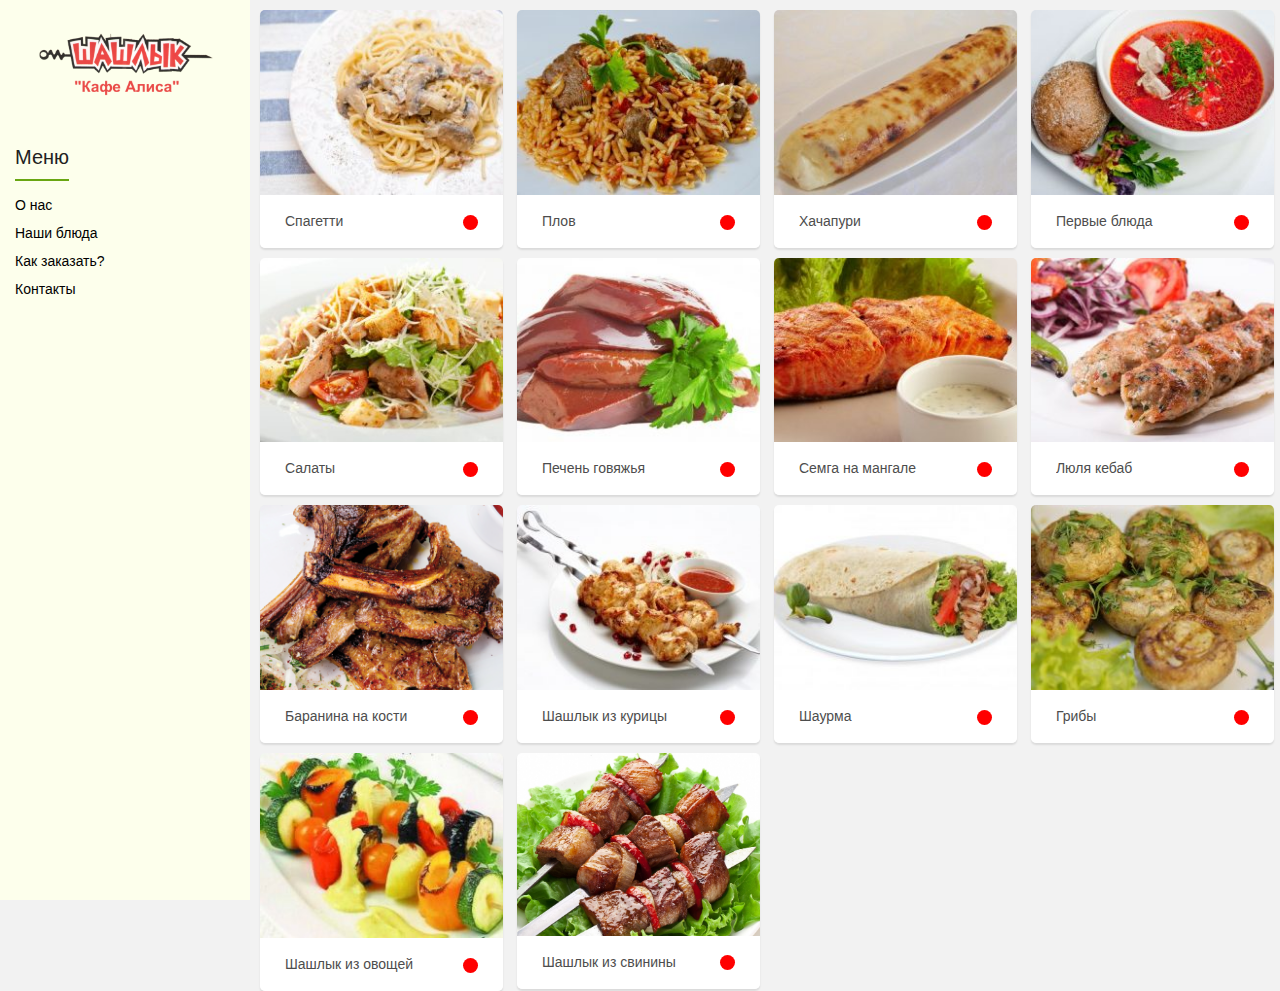
==== commit fb573e86: "upd 17/08 11.28" ====
--- a/index.html
+++ b/index.html
@@ -1,5 +1,5 @@
 <!DOCTYPE html>
-<!-- saved from url=(0021)http://kafe-alisa.ru/ -->
+<!-- saved from url=(0021)https://mokhammads.github.io/kafe-alisa/ -->
 <html lang="ru-RU" class="no-js">
    <head>
       <meta http-equiv="Content-Type" content="text/html; charset=UTF-8">
@@ -99,25 +99,29 @@
                   <span class="icon-bar"></span>
                   </button>
                   <!-- toggle button end -->
+
+
                   <!-- Logo start -->
                   <div class="navbar-brand" href="">
                      <div class="logo">
-                        <a href="http://kafe-alisa.ru/"></a>
-                        <a href="http://kafe-alisa.ru/" class="custom-logo-link" rel="home" itemprop="url">
+                        <a href="https://mokhammads.github.io/kafe-alisa/"></a>
+                        <a href="https://mokhammads.github.io/kafe-alisa/" class="custom-logo-link" rel="home" itemprop="url">
                            <img width="550" height="260" src="https://mokhammads.github.io/kafe-alisa/cropped-logo2-1.png" class="custom-logo" alt="Кафе Алиса" itemprop="logo" srcset="https://mokhammads.github.io/kafe-alisa/cropped-logo2-1.png 550w, https://mokhammads.github.io/kafe-alisa/cropped-logo2-1-300x142.png 300w" sizes="(max-width: 550px) 100vw, 550px"></a>						
                      </div>
                   </div>
                   <!-- Logo end -->
+
+
                </div>
                <!-- Menu start -->
                <div class="side-bar-collapse collapse">
                   <!-- All cuisines-modal start-->
                   <h4>Меню</h4>
                   <ul id="menu-%d0%bc%d0%b5%d0%bd%d1%8e" class="menu">
-                     <li id="menu-item-25" class="menu-item menu-item-type-post_type menu-item-object-page menu-item-25"><a href="http://kafe-alisa.ru/o-nas/">О нас</a></li>
-                     <li id="menu-item-113" class="menu-item menu-item-type-custom menu-item-object-custom current-menu-item current_page_item menu-item-home menu-item-113 active "><a href="http://kafe-alisa.ru/">Наши блюда</a></li>
-                     <li id="menu-item-27" class="menu-item menu-item-type-post_type menu-item-object-page menu-item-27"><a href="http://kafe-alisa.ru/kak-zakazat/">Как заказать?</a></li>
-                     <li id="menu-item-28" class="menu-item menu-item-type-post_type menu-item-object-page menu-item-28"><a href="http://kafe-alisa.ru/contacts/">Контакты</a></li>
+                     <li id="menu-item-25" class="menu-item menu-item-type-post_type menu-item-object-page menu-item-25"><a href="https://mokhammads.github.io/kafe-alisa/about_us.html">О нас</a></li>
+                     <li id="menu-item-113" class="menu-item menu-item-type-custom menu-item-object-custom current-menu-item current_page_item menu-item-home menu-item-113 active "><a href="https://mokhammads.github.io/kafe-alisa/">Наши блюда</a></li>
+                     <li id="menu-item-27" class="menu-item menu-item-type-post_type menu-item-object-page menu-item-27"><a href="https://mokhammads.github.io/kafe-alisa/delivery.html">Как заказать?</a></li>
+                     <li id="menu-item-28" class="menu-item menu-item-type-post_type menu-item-object-page menu-item-28"><a href="https://mokhammads.github.io/kafe-alisa/contacts.html">Контакты</a></li>
                   </ul>
                   <!-- All cuisines-modal end -->
                   <div class="link">
@@ -126,6 +130,8 @@
                </div>
             </div>
             <!-- Menu end -->
+
+
          </div>
          <main class="foodiesList grid foodies-content" id="main_section">
             <div data-id="191" class="foodies-item foodies-items foodies ">
@@ -260,7 +266,7 @@
             </div>
             <div data-id="1" class="foodies-item foodies-items foodies ">
                <a href="http://kafe-alisa.ru/shachlik-svinina/">
-               <img width="250" height="188" src="https://mokhammads.github.io/kafe-alisa/fonstola.ru-197660.jpg" class="attachment-foodies-blog-thumbnail size-foodies-blog-thumbnail wp-post-image" alt="" srcset="http://kafe-alisa.ru/wp-content/uploads/2018/02/fonstola.ru-197660.jpg 1400w, http://kafe-alisa.ru/wp-content/uploads/2018/02/fonstola.ru-197660-300x225.jpg 300w, http://kafe-alisa.ru/wp-content/uploads/2018/02/fonstola.ru-197660-768x576.jpg 768w, http://kafe-alisa.ru/wp-content/uploads/2018/02/fonstola.ru-197660-1024x768.jpg 1024w" sizes="(max-width: 250px) 100vw, 250px">                </a>
+               <img width="250" height="188" src="https://mokhammads.github.io/kafe-alisa/fonstola.ru-197660.jpg" class="attachment-foodies-blog-thumbnail size-foodies-blog-thumbnail wp-post-image" alt="">                </a>
                <div class="inner bg2">
                   <a data-toggle="modal" href="http://kafe-alisa.ru/shachlik-svinina/" class="title">Шашлык из свинины</a>
                   <div class="colors">
